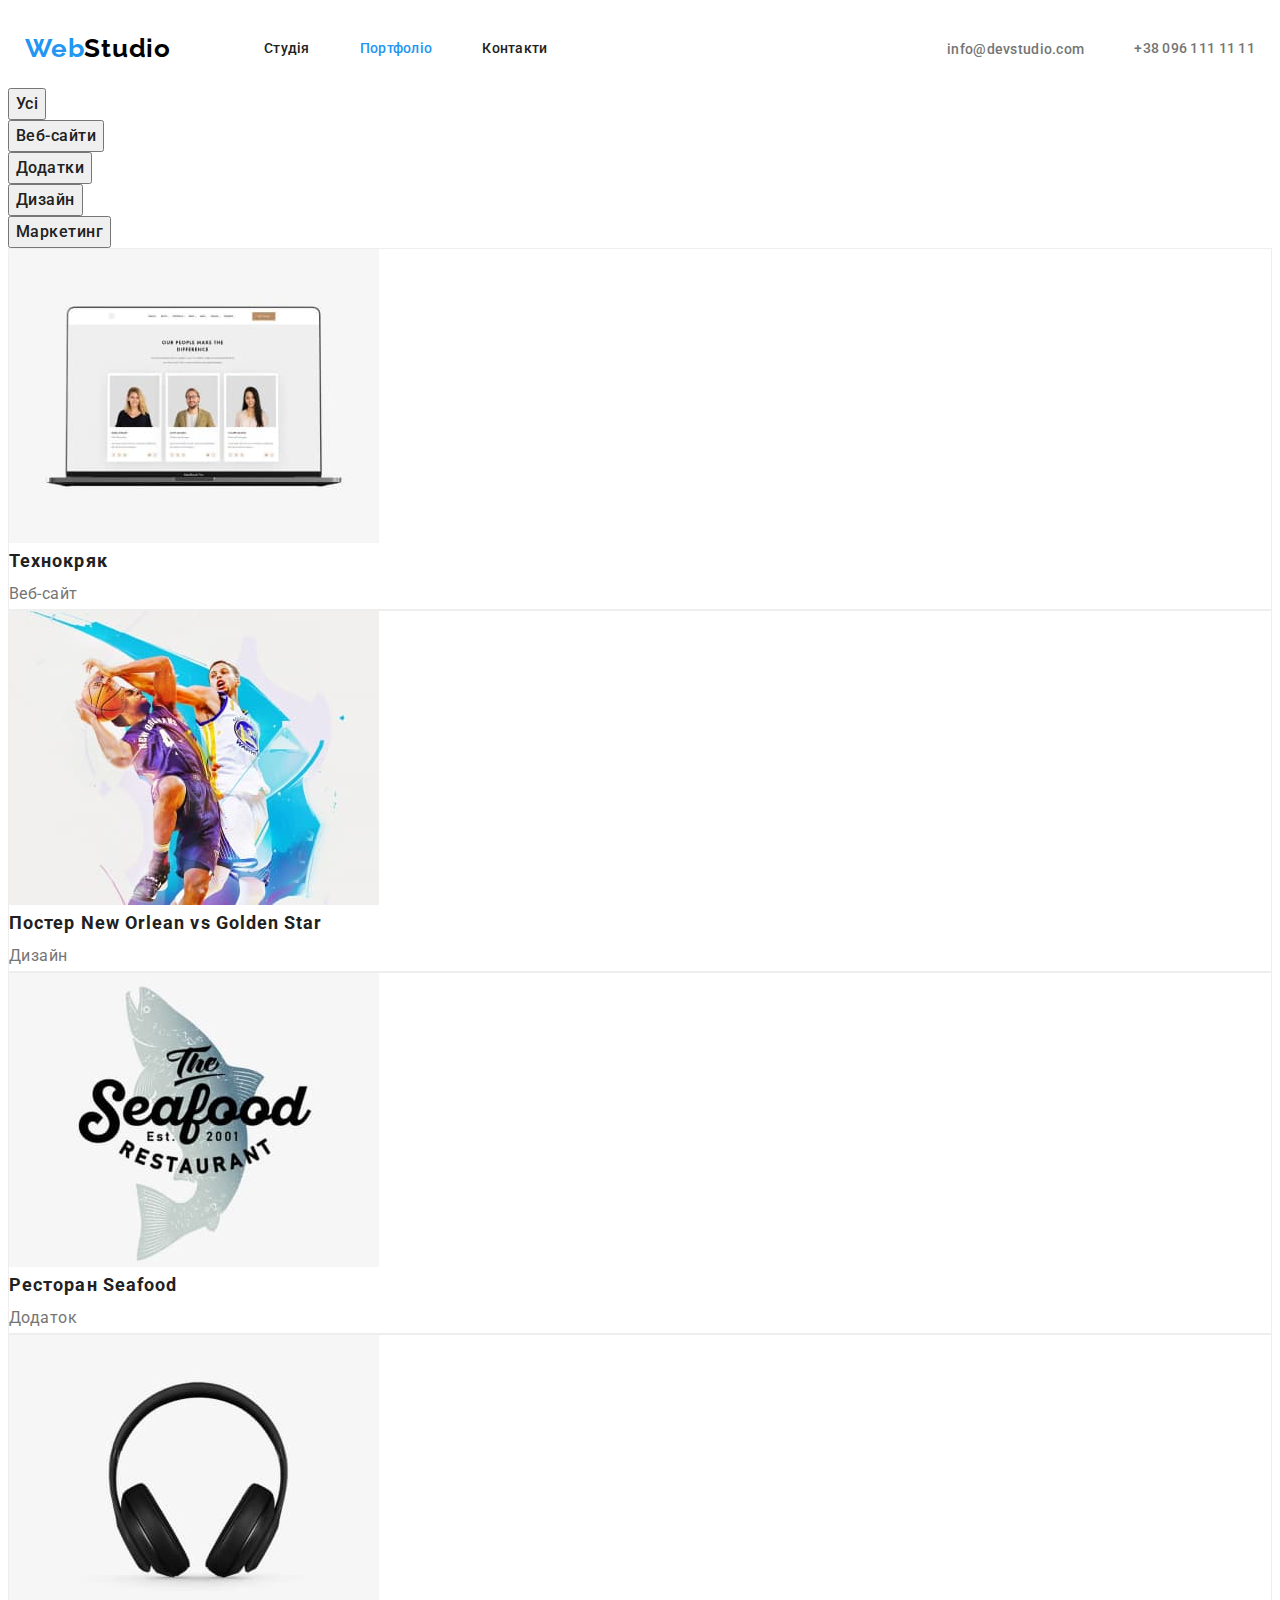
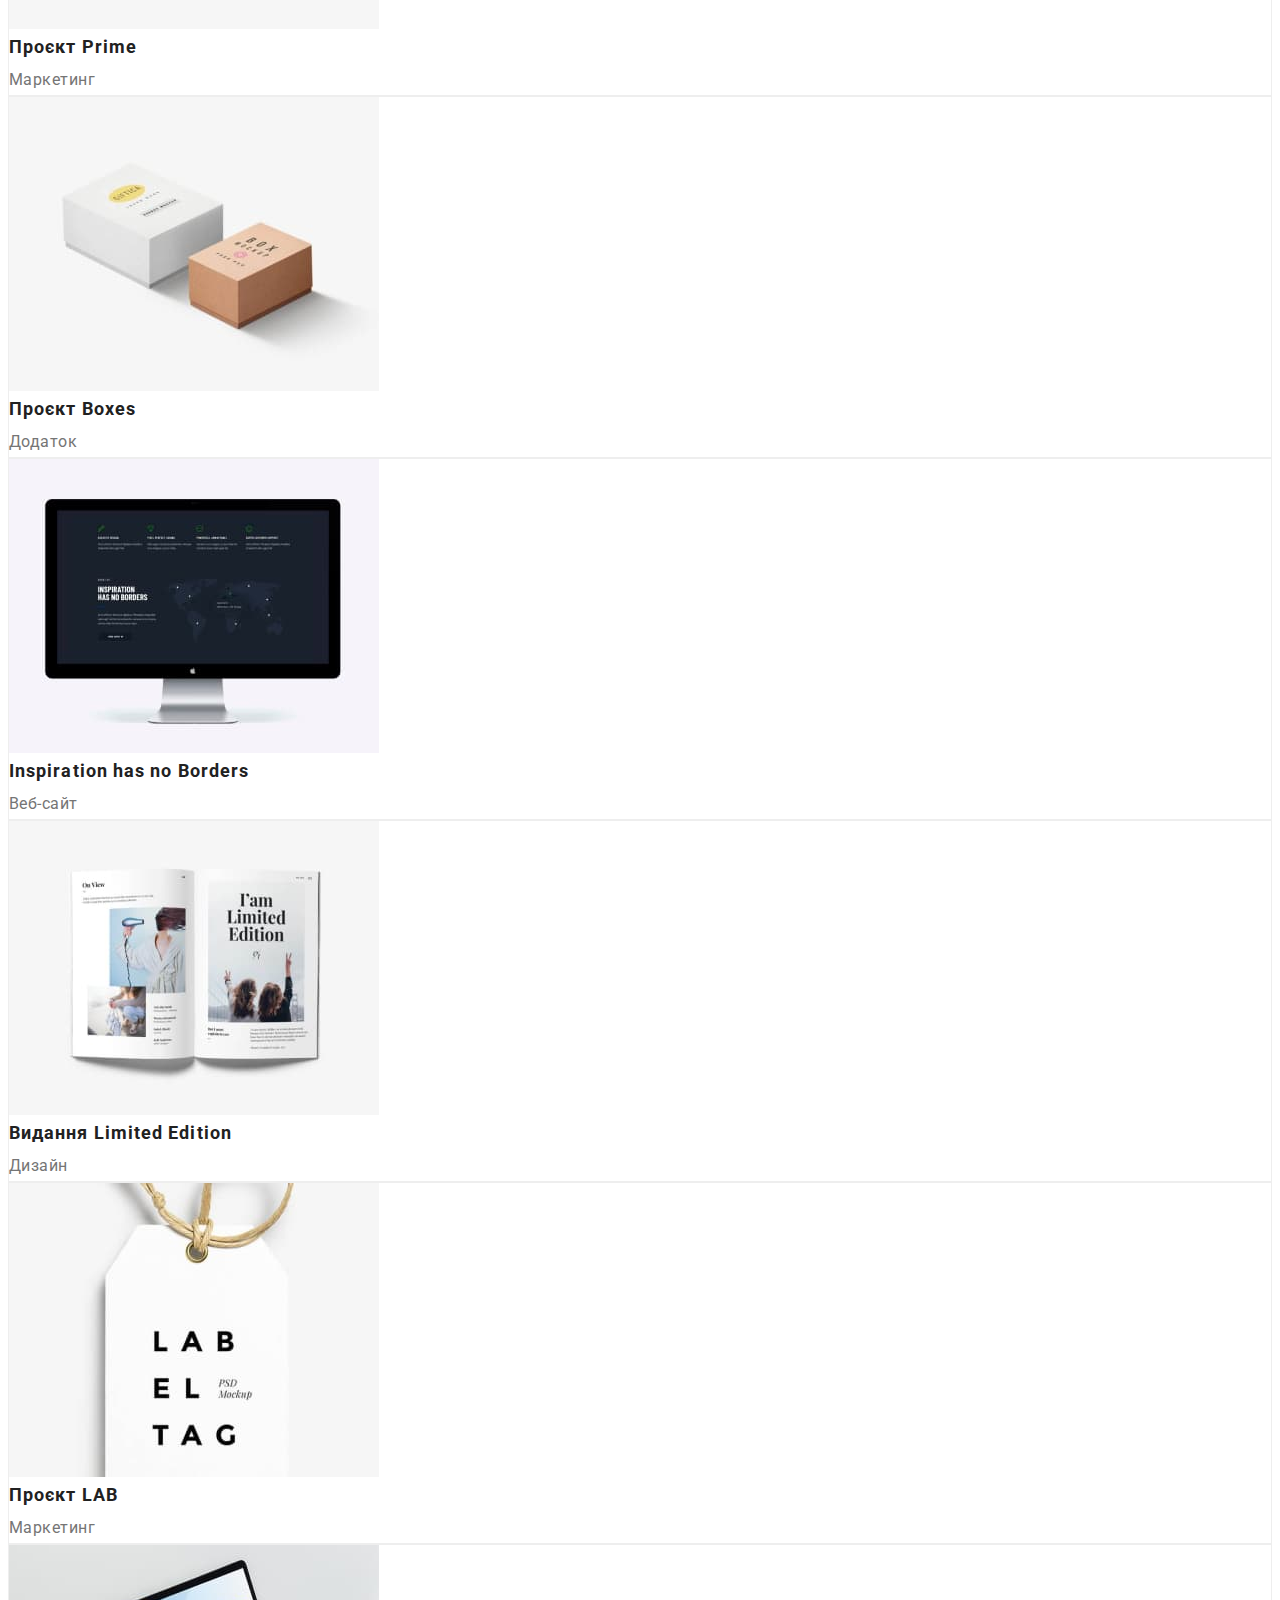
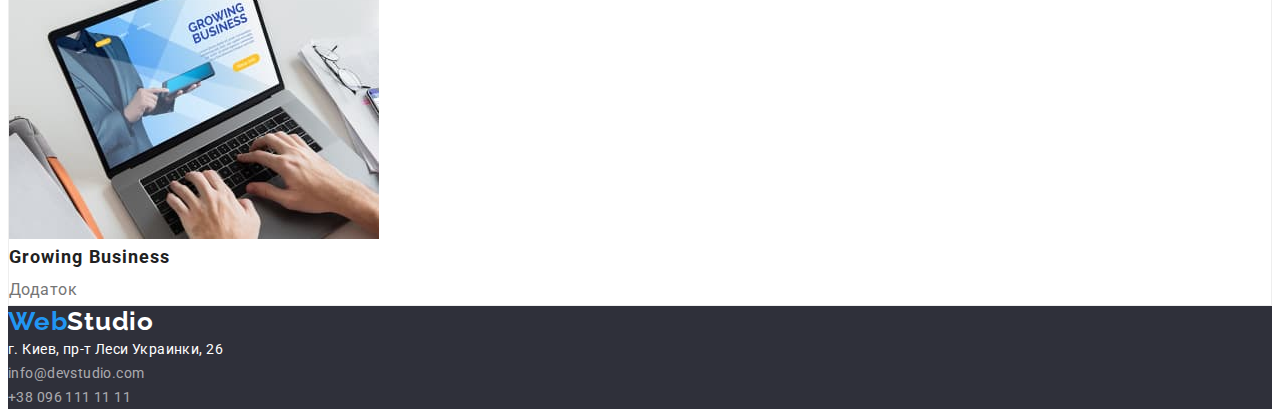
==== portfolio.html @ 1ebe8cd3 "inwork03" ====
<!DOCTYPE html>
<html lang="uk">
  <head>
    <meta charset="UTF-8" />
    <meta http-equiv="X-UA-Compatible" content="IE=edge" />
    <meta name="viewport" content="width=device-width, initial-scale=1.0" />
    <link
      rel="stylesheet"
      href="https://cdnjs.cloudflare.com/ajax/libs/modern-normalize/1.1.0/modern-normalize.min.css"
      integrity="sha512-wpPYUAdjBVSE4KJnH1VR1HeZfpl1ub8YT/NKx4PuQ5NmX2tKuGu6U/JRp5y+Y8XG2tV+wKQpNHVUX03MfMFn9Q=="
      crossorigin="anonymous"
      referrerpolicy="no-referrer"
    />
    <title>Portfolio</title>
    <link rel="preconnect" href="https://fonts.googleapis.com" />
    <link rel="preconnect" href="https://fonts.gstatic.com" crossorigin />
    <link
      href="https://fonts.googleapis.com/css2?family=Raleway:wght@700&family=Roboto:wght@400;500;700;900&display=swap"
      rel="stylesheet"
    />
    <link rel="stylesheet" href="./css/styles.css" />
  </head>
  <body>
    <header>
      <div class="container header-container">
        <nav class="header-nav">
          <a href="./index.html" class="logo"
            ><span class="first-part">Web</span
            ><span class="last-part">Studio</span></a
          >
          <ul class="site-nav-list">
            <li class="header-nav-item"><a href="index.html" class="header-nav-link link">Студія</a></li>
            <li class="header-nav-item"><a href="" class="header-nav-link link current">Портфоліо</a></li>
            <li class="header-nav-item"><a href="" class="header-nav-link link">Контакти</a></li>
          </ul>
        </nav>
        <ul class="auth-nav-list">
          <li class="contact-item">
            <a href="mailto:info@devstudio.com" class="mail-link link contact"
              >info@devstudio.com</a
            >
          </li>
          <li class="contact-item">
            <a href="tel:+380961111111" class="header-tel-link link contact"
              >+38 096 111 11 11</a
            >
          </li>
        </ul>
      </div>
    </header>
    <main>
      <section>
        <h1 class="visually-hidden">Список</h1>
        <ul>
          <li><button class="list-btn all" type="button">Усі</button></li>
          <li><button class="list-btn all" type="button">Веб-сайти</button></li>
          <li><button class="list-btn all" type="button">Додатки</button></li>
          <li><button class="list-btn all" type="button">Дизайн</button></li>
          <li><button class="list-btn all" type="button">Маркетинг</button></li>
        </ul>
        <ul>
          <li class="card-list">
            <a href="" class="link"
              ><img
                src="./images/photo1.jpg"
                alt="photo1"
                width="370"
                height="294"
              />
              <h2 class="card-title">Технокряк</h2>
              <p class="card-list-item">Веб-сайт</p></a
            >
          </li>
          <li class="card-list">
            <a href="" class="link"
              ><img
                src="./images/photo2.jpg"
                alt="photo2"
                width="370"
                height="294"
              />
              <h2 class="card-title">Постер New Orlean vs Golden Star</h2>
              <p class="card-list-item">Дизайн</p></a
            >
          </li>
          <li class="card-list">
            <a href="" class="link"
              ><img
                src="./images/photo3.jpg"
                alt="photo3"
                width="370"
                height="294"
              />
              <h2 class="card-title">Ресторан Seafood</h2>
              <p class="card-list-item">Додаток</p></a
            >
          </li>
          <li class="card-list">
            <a href="" class="link"
              ><img
                src="./images/photo4.jpg"
                alt="photo4"
                width="370"
                height="294"
              />
              <h2 class="card-title">Проєкт Prime</h2>
              <p class="card-list-item">Маркетинг</p></a
            >
          </li>
          <li class="card-list">
            <a href="" class="link"
              ><img
                src="./images/photo5.jpg"
                alt="photo5"
                width="370"
                height="294"
              />
              <h2 class="card-title">Проєкт Boxes</h2>
              <p class="card-list-item">Додаток</p></a
            >
          </li>
          <li class="card-list">
            <a href="" class="link"
              ><img
                src="./images/photo6.jpg"
                alt="photo6"
                width="370"
                height="294"
              />
              <h2 class="card-title">Inspiration has no Borders</h2>
              <p class="card-list-item">Веб-сайт</p></a
            >
          </li>
          <li class="card-list">
            <a href="" class="link"
              ><img
                src="./images/photo7.jpg"
                alt="photo7"
                width="370"
                height="294"
              />
              <h2 class="card-title">Видання Limited Edition</h2>
              <p class="card-list-item">Дизайн</p></a
            >
          </li>
          <li class="card-list">
            <a href="" class="link"
              ><img
                src="./images/photo8.jpg"
                alt="photo8"
                width="370"
                height="294"
              />
              <h2 class="card-title">Проєкт LAB</h2>
              <p class="card-list-item">Маркетинг</p></a
            >
          </li>
          <li class="card-list">
            <a href="" class="link"
              ><img
                src="./images/photo9.jpg"
                alt="photo9"
                width="370"
                height="294"
              />
              <h2 class="card-title">Growing Business</h2>
              <p class="card-list-item">Додаток</p></a
            >
          </li>
        </ul>
      </section>
    </main>
    <footer class="page-footer">
      <a href="./index.html" class="logo"
        ><span class="first-part">Web</span
        ><span class="last-part-footer">Studio</span></a
      >
      <address>
        <ul>
          <li>
            <a
              class="footer-address link"
              href="https://goo.gl/maps/CPtrU1FHBa2aNyZL9"
              target="_blank"
              rel="noopener noreferrer nofollow"
              >г. Киев, пр-т Леси Украинки, 26</a
            >
          </li>
          <li>
            <a
              class="mail-address link contact"
              href="mailto:info@devstudio.com"
              >info@devstudio.com</a
            >
          </li>
          <li>
            <a class="footer-tel-link link contact" href="tel:+380961111111"
              >+38 096 111 11 11</a
            >
          </li>
        </ul>
      </address>
    </footer>
  </body>
</html>
---- css/styles.css ----
h1,h2,h3,h4,h5,h6,p,ul {
    margin: 0;
    padding: 0;
  }
  img {
    display: block;
    max-width: 100%;
    height: auto;
  }
  .container {
    width: 1230px;
    padding-left: 15px;
    padding-right: 15px;
    margin: 0 auto;
  } 
  .header-container {
    display: flex;
    align-items: center;
  }
  body {
    font-family: "Roboto", sans-serif;
    background-color: #ffffff;
  }
  .link {
    text-decoration: none;
  }
  ul {
    list-style: none;
  }
  :root {
    --brand-color: #2196f3;
    --text-color: #212121;
    --general-color: #ffffff;
  }
  /*HEADER*/
  .header {
    background-color: #FFFFFF;
  }
  .header-nav {
    display: flex;
    align-items: center;
    height: 80px;
  }
  
  .logo {
    margin-right: 93px;
    text-decoration: none;
    font-family: "Raleway";
    font-style: normal;
    font-weight: 700;
    font-size: 26px;
    line-height: calc(31 / 26);
    letter-spacing: 0.03em;
    
  }
  .first-part,
  .site-nav {
    color: var(--brand-color);
  }
  .last-part {
    color: #000000;
  }
  .site-nav-list {
    display: flex;
  }
  .auth-nav-list {
    display: flex;
    margin-left: auto;
    align-items: center;
  }
  .header-nav-item:not(:last-child) {
    margin-right: 50px;
  }
  .contact-item {
    margin-left: 50px;
  }
  .header-nav-link {
    font-weight: 500;
    font-size: 14px;
    line-height: calc(16 / 14);
    letter-spacing: 0.02em;
    color: var(--text-color);
    display: inline-block;
    padding: 80px 0;
  }
  .header-nav-link:hover,
  .header-nav-link:focus {
    color: var(--brand-color);
  }
  .header-nav-link.current {
    color: var(--brand-color);
  }
  .header-tel-link {
    display: block;
    padding-top: 32px;
    padding-bottom: 32px;
    font-weight: 500;
    font-size: 14px;
    line-height: calc(16 / 14);
    letter-spacing: 0.02em;
    color: #757575;
  }
  .contact:hover,
  .contact:focus {
    color: var(--brand-color);
  }
  .mail-link {
    padding-top: 32px;
    padding-bottom: 32p;
    font-weight: 500;
    font-size: 14px;
    line-height: calc(16 / 14);
    letter-spacing: 0.02em;
    color: #757575;
  }
  /*HERO*/
  
  .hero {
    height: 600px;
    background: #2f303a;
  }
  .hero-container {
    display: flex;
    align-items: center;
    justify-content: center;
  }
  .content {
    width: 50%;
    display: flex;
    align-items: center;
  }
  .content-wrap {
    width: 696px;
    margin: 0 auto;
  }
  .hero-name {
    margin-top: 200px;
    margin-bottom: 30px;
    text-transform: uppercase;
    font-weight: 900;
    font-size: 44px;
    line-height: calc(60 / 44);
    color: var(--general-color);
  }
  .main-btn {
    padding: 10px 32px;
    cursor: pointer;
    font-family: inherit;
    font-weight: 700;
    font-size: 16px;
    line-height: calc(30 / 16);
    letter-spacing: 0.06em;
    color: var(--general-color);
    background: var(--brand-color);
    border-color: transparent;
    border-radius: 4px;
    box-shadow: 0px 4px 4px rgba(0, 0, 0, 0.15);
  }
  .btn:hover,
  .btn:focus {
    background: #188ce8;
  }
  
  /*LIST*/
  .visually-hidden {
    position: absolute;
    width: 1px;
    height: 1px;
    margin: 1px;
    border: 0;
    padding: 0;
    white-space: nowrap;
    clip-path: inset(100%);
    clip: rect(0 0 0 0);
  }
  .list-container {
    display: flex;
  }
    
  .main-list {
    align-items: center;
  }
  .list-title {
    font-weight: 700;
    font-size: 14px;
    line-height: calc(16 / 14);
    letter-spacing: 0.03em;
    text-transform: uppercase;
    color: var(--text-color);
  }
  .main-list-item {
    font-size: 14px;
    line-height: calc(24 / 14);
    letter-spacing: 0.03em;
    color: #757575;
  }
  /*ABOUT*/
  
  .about-title {
    font-weight: 700;
    font-size: 36px;
    line-height: calc(42 / 36);
    letter-spacing: 0.03em;
    color: var(--text-color);
  }
  /*COMAND*/
  
  .comand {
    background: #f5f4fa;
  }
  .comand-title {
    font-weight: 500;
    font-size: 16px;
    line-height: calc(19 / 16);
    letter-spacing: 0.03em;
    color: var(--text-color);
  }
  .comand-list-item {
    font-size: 16px;
    line-height: calc(19 / 16);
    letter-spacing: 0.03em;
    color: #757575;
  }
  .comand-list {
    display: block;
    background: var(--general-color);
    box-shadow: 0px 1px 3px rgba(0, 0, 0, 0.12), 0px 1px 1px rgba(0, 0, 0, 0.14),
      0px 2px 1px rgba(0, 0, 0, 0.2);
    border-radius: 0px 0px 4px 4px;
  }
  /*FOOTER*/
  
  .page-footer {
    background: #2f303a;
  }
  .last-part-footer {
    font-family: "Raleway";
    font-weight: 700;
    font-size: 26px;
    line-height: calc(31 / 26);
    letter-spacing: 0.03em;
    color: var(--general-color);
  }
  .footer-address {
    font-style: normal;
    font-size: 14px;
    line-height: calc(24 / 14);
    letter-spacing: 0.03em;
    color: var(--general-color);
  }
  .mail-address {
    font-style: normal;
    font-size: 14px;
    line-height: calc(24 / 14);
    letter-spacing: 0.03em;
    color: rgba(255, 255, 255, 0.6);
  }
  .footer-tel-link {
    font-style: normal;
    font-size: 14px;
    line-height: calc(24 / 14);
    letter-spacing: 0.03em;
    color: rgba(255, 255, 255, 0.6);
  }
  /*PORTFOLIO*/
  
  .list-btn {
    cursor: pointer;
    font-family: inherit;
    font-weight: 500;
    font-size: 16px;
    line-height: calc(26 / 16);
    letter-spacing: 0.03em;
    color: var(--text-color);
  }
  .all:hover,
  .all:focus {
    color: #ffffff;
    background: #2196f3;
  }
  /*OUR WORK*/
  .card-title {
    font-weight: 700;
    font-size: 18px;
    line-height: calc(36 / 18);
    letter-spacing: 0.06em;
    color: var(--text-color);
  }
  .card-list-item {
    font-size: 16px;
    line-height: calc(30 / 16);
    letter-spacing: 0.03em;
    color: #757575;
  }
  .card-list {
    box-sizing: border-box;
    background: var(--general-color);
    border: 1px solid #eeeeee;
  }
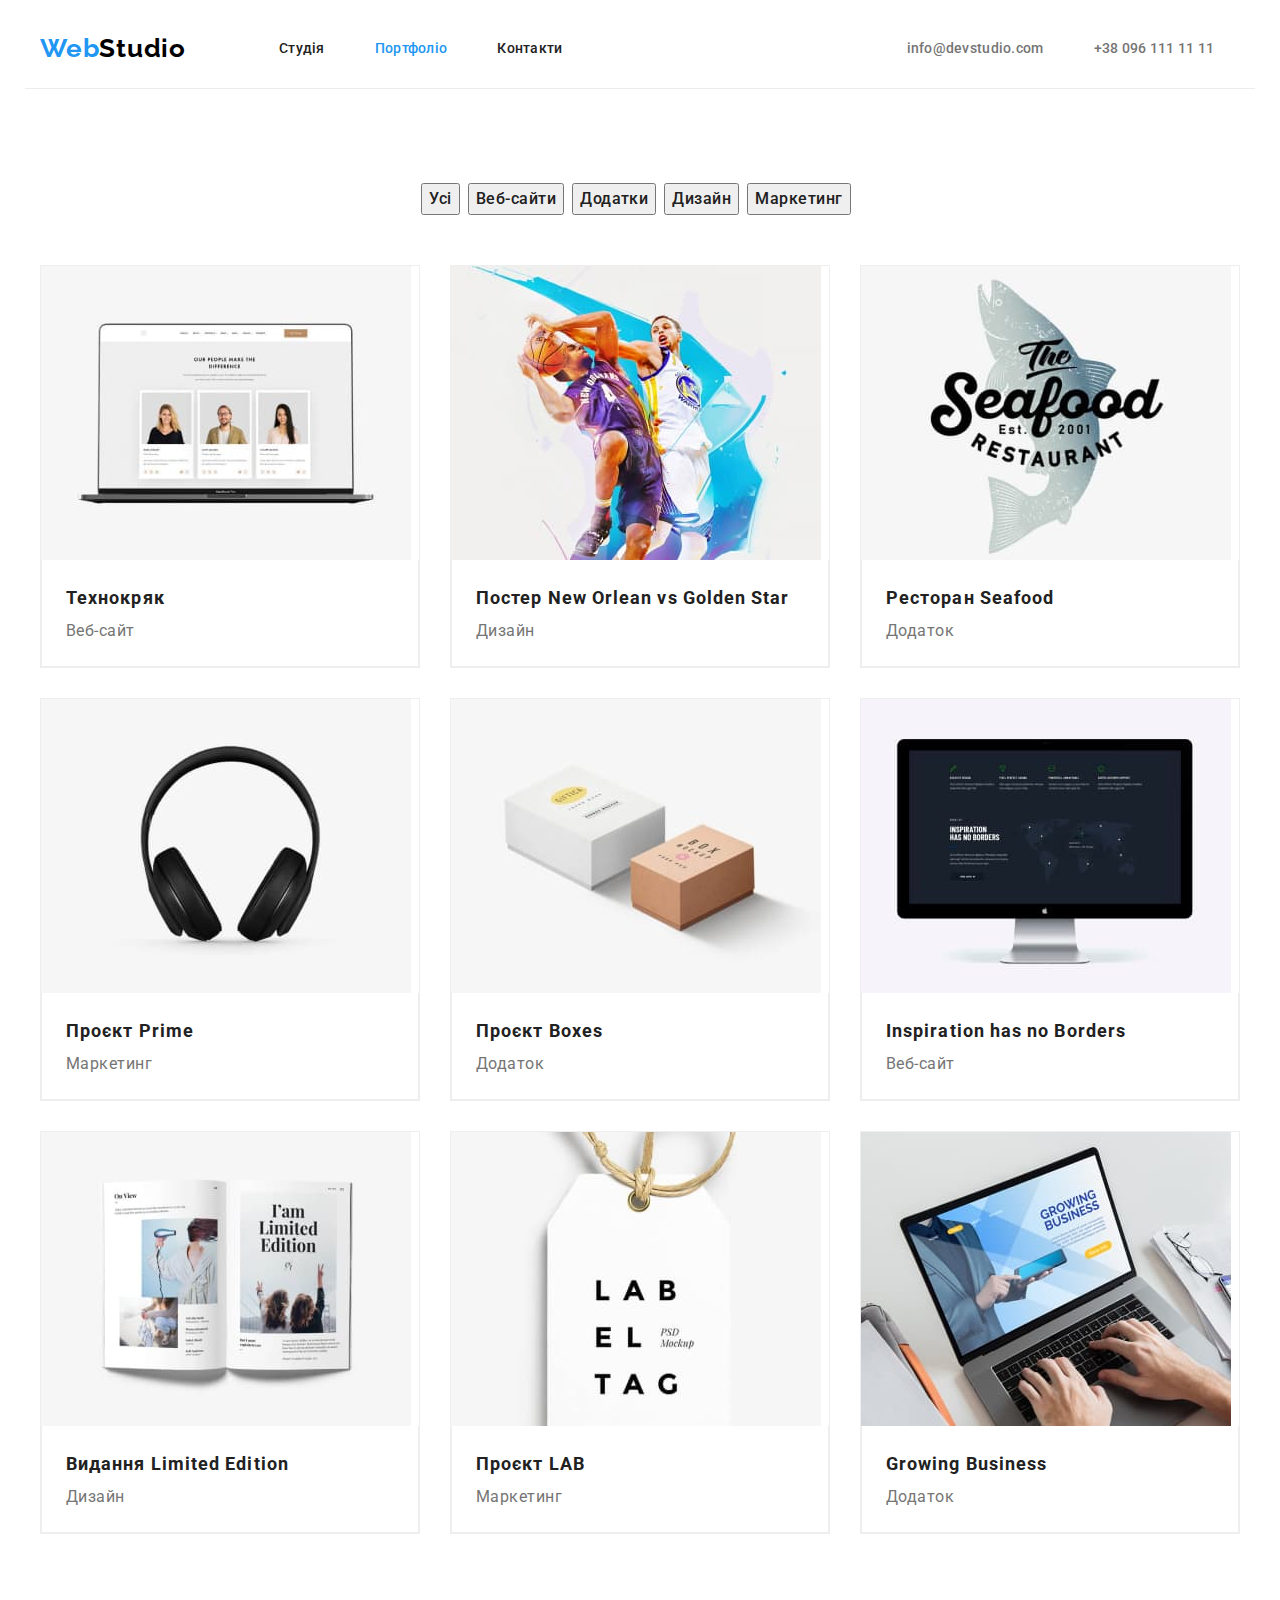
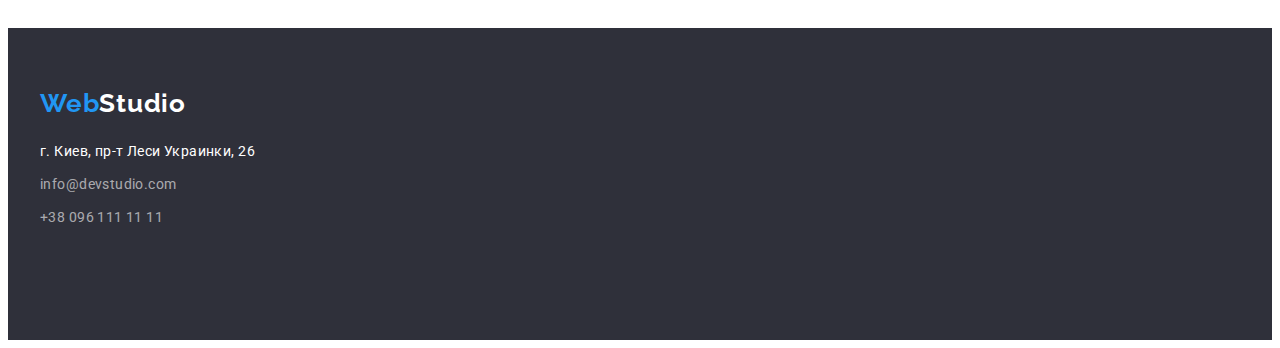
==== commit b67bf669: "finishHW3" ====
--- a/portfolio.html
+++ b/portfolio.html
@@ -29,9 +29,15 @@
             ><span class="last-part">Studio</span></a
           >
           <ul class="site-nav-list">
-            <li class="header-nav-item"><a href="index.html" class="header-nav-link link">Студія</a></li>
-            <li class="header-nav-item"><a href="" class="header-nav-link link current">Портфоліо</a></li>
-            <li class="header-nav-item"><a href="" class="header-nav-link link">Контакти</a></li>
+            <li class="header-nav-item">
+              <a href="index.html" class="header-nav-link link">Студія</a>
+            </li>
+            <li class="header-nav-item">
+              <a href="" class="header-nav-link link current">Портфоліо</a>
+            </li>
+            <li class="header-nav-item">
+              <a href="" class="header-nav-link link">Контакти</a>
+            </li>
           </ul>
         </nav>
         <ul class="auth-nav-list">
@@ -50,134 +56,155 @@
     </header>
     <main>
       <section>
-        <h1 class="visually-hidden">Список</h1>
-        <ul>
-          <li><button class="list-btn all" type="button">Усі</button></li>
-          <li><button class="list-btn all" type="button">Веб-сайти</button></li>
-          <li><button class="list-btn all" type="button">Додатки</button></li>
-          <li><button class="list-btn all" type="button">Дизайн</button></li>
-          <li><button class="list-btn all" type="button">Маркетинг</button></li>
-        </ul>
-        <ul>
-          <li class="card-list">
-            <a href="" class="link"
-              ><img
-                src="./images/photo1.jpg"
-                alt="photo1"
-                width="370"
-                height="294"
-              />
-              <h2 class="card-title">Технокряк</h2>
-              <p class="card-list-item">Веб-сайт</p></a
-            >
-          </li>
-          <li class="card-list">
-            <a href="" class="link"
-              ><img
-                src="./images/photo2.jpg"
-                alt="photo2"
-                width="370"
-                height="294"
-              />
-              <h2 class="card-title">Постер New Orlean vs Golden Star</h2>
-              <p class="card-list-item">Дизайн</p></a
-            >
-          </li>
-          <li class="card-list">
-            <a href="" class="link"
-              ><img
-                src="./images/photo3.jpg"
-                alt="photo3"
-                width="370"
-                height="294"
-              />
-              <h2 class="card-title">Ресторан Seafood</h2>
-              <p class="card-list-item">Додаток</p></a
-            >
-          </li>
-          <li class="card-list">
-            <a href="" class="link"
-              ><img
-                src="./images/photo4.jpg"
-                alt="photo4"
-                width="370"
-                height="294"
-              />
-              <h2 class="card-title">Проєкт Prime</h2>
-              <p class="card-list-item">Маркетинг</p></a
-            >
-          </li>
-          <li class="card-list">
-            <a href="" class="link"
-              ><img
-                src="./images/photo5.jpg"
-                alt="photo5"
-                width="370"
-                height="294"
-              />
-              <h2 class="card-title">Проєкт Boxes</h2>
-              <p class="card-list-item">Додаток</p></a
-            >
-          </li>
-          <li class="card-list">
-            <a href="" class="link"
-              ><img
-                src="./images/photo6.jpg"
-                alt="photo6"
-                width="370"
-                height="294"
-              />
-              <h2 class="card-title">Inspiration has no Borders</h2>
-              <p class="card-list-item">Веб-сайт</p></a
-            >
-          </li>
-          <li class="card-list">
-            <a href="" class="link"
-              ><img
-                src="./images/photo7.jpg"
-                alt="photo7"
-                width="370"
-                height="294"
-              />
-              <h2 class="card-title">Видання Limited Edition</h2>
-              <p class="card-list-item">Дизайн</p></a
-            >
-          </li>
-          <li class="card-list">
-            <a href="" class="link"
-              ><img
-                src="./images/photo8.jpg"
-                alt="photo8"
-                width="370"
-                height="294"
-              />
-              <h2 class="card-title">Проєкт LAB</h2>
-              <p class="card-list-item">Маркетинг</p></a
-            >
-          </li>
-          <li class="card-list">
-            <a href="" class="link"
-              ><img
-                src="./images/photo9.jpg"
-                alt="photo9"
-                width="370"
-                height="294"
-              />
-              <h2 class="card-title">Growing Business</h2>
-              <p class="card-list-item">Додаток</p></a
-            >
-          </li>
-        </ul>
+        <div class="container portfolio-container">
+          <h1 class="visually-hidden">Список</h1>
+          <ul class="button-btn">
+            <li><button class="list-btn all" type="button">Усі</button></li>
+            <li><button class="list-btn all" type="button">Веб-сайти</button></li>
+            <li><button class="list-btn all" type="button">Додатки</button></li>
+            <li><button class="list-btn all" type="button">Дизайн</button></li>
+            <li><button class="list-btn all" type="button">Маркетинг</button></li>
+          </ul>
+          <ul class="portfolio-list">
+            <li class="card-list">
+              <a href="" class="link"
+                ><img
+                  src="./images/photo1.jpg"
+                  alt="photo1"
+                  width="370"
+                  height="294"
+                />
+                <div class="portfolio-block">
+                  <h2 class="card-title">Технокряк</h2>
+                  <p class="card-list-item">Веб-сайт</p></a
+                >
+                </div>
+            </li>
+            <li class="card-list">
+              <a href="" class="link"
+                ><img
+                  src="./images/photo2.jpg"
+                  alt="photo2"
+                  width="370"
+                  height="294"
+                />
+                <div class="portfolio-block">
+                <h2 class="card-title">Постер New Orlean vs Golden Star</h2>
+                <p class="card-list-item">Дизайн</p></a
+              >
+            </div>
+            </li>
+            <li class="card-list">
+              <a href="" class="link"
+                ><img
+                  src="./images/photo3.jpg"
+                  alt="photo3"
+                  width="370"
+                  height="294"
+                />
+                <div class="portfolio-block">
+                  <h2 class="card-title">Ресторан Seafood</h2>
+                  <p class="card-list-item">Додаток</p></a
+                >
+                </div>
+            </li>
+            <li class="card-list">
+              <a href="" class="link"
+                ><img
+                  src="./images/photo4.jpg"
+                  alt="photo4"
+                  width="370"
+                  height="294"
+                />
+                <div class="portfolio-block">
+                <h2 class="card-title">Проєкт Prime</h2>
+                <p class="card-list-item">Маркетинг</p></a
+              >
+            </div>
+            </li>
+            <li class="card-list">
+              <a href="" class="link"
+                ><img
+                  src="./images/photo5.jpg"
+                  alt="photo5"
+                  width="370"
+                  height="294"
+                />
+                <div class="portfolio-block">
+                <h2 class="card-title">Проєкт Boxes</h2>
+                <p class="card-list-item">Додаток</p></a
+              >
+            </div>
+            </li>
+            <li class="card-list">
+              <a href="" class="link"
+                ><img
+                  src="./images/photo6.jpg"
+                  alt="photo6"
+                  width="370"
+                  height="294"
+                />
+                <div class="portfolio-block">
+                <h2 class="card-title">Inspiration has no Borders</h2>
+                <p class="card-list-item">Веб-сайт</p></a
+              >
+            </div>
+            </li>
+            <li class="card-list">
+              <a href="" class="link"
+                ><img
+                  src="./images/photo7.jpg"
+                  alt="photo7"
+                  width="370"
+                  height="294"
+                />
+                <div class="portfolio-block">
+                <h2 class="card-title">Видання Limited Edition</h2>
+                <p class="card-list-item">Дизайн</p></a
+              >
+            </div>
+            </li>
+            <li class="card-list">
+              <a href="" class="link"
+                ><img
+                  src="./images/photo8.jpg"
+                  alt="photo8"
+                  width="370"
+                  height="294"
+                />
+                <div class="portfolio-block">
+                <h2 class="card-title">Проєкт LAB</h2>
+                <p class="card-list-item">Маркетинг</p></a
+              >
+            </div>
+            </li>
+            <li class="card-list">
+              <a href="" class="link"
+                ><img
+                  src="./images/photo9.jpg"
+                  alt="photo9"
+                  width="370"
+                  height="294"
+                />
+                <div class="portfolio-block">
+                <h2 class="card-title">Growing Business</h2>
+                <p class="card-list-item">Додаток</p></a
+              >
+            </div>
+            </li>
+          </ul>
+        </div>
       </section>
     </main>
     <footer class="page-footer">
-      <a href="./index.html" class="logo"
+      <div class="container footer-nav">
+        <a href="./index.html" class="logo"
         ><span class="first-part">Web</span
         ><span class="last-part-footer">Studio</span></a
       >
       <address>
-        <ul>
-          <li>
+        <ul class="footer-list">
+          <li class="footer-item">
             <a
               class="footer-address link"
               href="https://goo.gl/maps/CPtrU1FHBa2aNyZL9"
@@ -186,20 +213,21 @@
               >г. Киев, пр-т Леси Украинки, 26</a
             >
           </li>
-          <li>
+          <li class="footer-item">
             <a
               class="mail-address link contact"
               href="mailto:info@devstudio.com"
               >info@devstudio.com</a
             >
           </li>
-          <li>
+          <li class="footer-item">
             <a class="footer-tel-link link contact" href="tel:+380961111111"
               >+38 096 111 11 11</a
             >
           </li>
         </ul>
       </address>
+      </div>
     </footer>
   </body>
 </html>
--- a/css/styles.css
+++ b/css/styles.css
@@ -1,300 +1,410 @@
-h1,h2,h3,h4,h5,h6,p,ul {
-    margin: 0;
-    padding: 0;
-  }
-  img {
-    display: block;
-    max-width: 100%;
-    height: auto;
-  }
-  .container {
-    width: 1230px;
-    padding-left: 15px;
-    padding-right: 15px;
-    margin: 0 auto;
-  } 
-  .header-container {
-    display: flex;
-    align-items: center;
-  }
-  body {
-    font-family: "Roboto", sans-serif;
-    background-color: #ffffff;
-  }
-  .link {
-    text-decoration: none;
-  }
-  ul {
-    list-style: none;
-  }
-  :root {
-    --brand-color: #2196f3;
-    --text-color: #212121;
-    --general-color: #ffffff;
-  }
-  /*HEADER*/
-  .header {
-    background-color: #FFFFFF;
-  }
-  .header-nav {
-    display: flex;
-    align-items: center;
-    height: 80px;
-  }
-  
-  .logo {
-    margin-right: 93px;
-    text-decoration: none;
-    font-family: "Raleway";
-    font-style: normal;
-    font-weight: 700;
-    font-size: 26px;
-    line-height: calc(31 / 26);
-    letter-spacing: 0.03em;
-    
-  }
-  .first-part,
-  .site-nav {
-    color: var(--brand-color);
-  }
-  .last-part {
-    color: #000000;
-  }
-  .site-nav-list {
-    display: flex;
-  }
-  .auth-nav-list {
-    display: flex;
-    margin-left: auto;
-    align-items: center;
-  }
-  .header-nav-item:not(:last-child) {
-    margin-right: 50px;
-  }
-  .contact-item {
-    margin-left: 50px;
-  }
-  .header-nav-link {
-    font-weight: 500;
-    font-size: 14px;
-    line-height: calc(16 / 14);
-    letter-spacing: 0.02em;
-    color: var(--text-color);
-    display: inline-block;
-    padding: 80px 0;
-  }
-  .header-nav-link:hover,
-  .header-nav-link:focus {
-    color: var(--brand-color);
-  }
-  .header-nav-link.current {
-    color: var(--brand-color);
-  }
-  .header-tel-link {
-    display: block;
-    padding-top: 32px;
-    padding-bottom: 32px;
-    font-weight: 500;
-    font-size: 14px;
-    line-height: calc(16 / 14);
-    letter-spacing: 0.02em;
-    color: #757575;
-  }
-  .contact:hover,
-  .contact:focus {
-    color: var(--brand-color);
-  }
-  .mail-link {
-    padding-top: 32px;
-    padding-bottom: 32p;
-    font-weight: 500;
-    font-size: 14px;
-    line-height: calc(16 / 14);
-    letter-spacing: 0.02em;
-    color: #757575;
-  }
-  /*HERO*/
-  
-  .hero {
-    height: 600px;
-    background: #2f303a;
-  }
-  .hero-container {
-    display: flex;
-    align-items: center;
-    justify-content: center;
-  }
-  .content {
-    width: 50%;
-    display: flex;
-    align-items: center;
-  }
-  .content-wrap {
-    width: 696px;
-    margin: 0 auto;
-  }
-  .hero-name {
-    margin-top: 200px;
-    margin-bottom: 30px;
-    text-transform: uppercase;
-    font-weight: 900;
-    font-size: 44px;
-    line-height: calc(60 / 44);
-    color: var(--general-color);
-  }
-  .main-btn {
-    padding: 10px 32px;
-    cursor: pointer;
-    font-family: inherit;
-    font-weight: 700;
-    font-size: 16px;
-    line-height: calc(30 / 16);
-    letter-spacing: 0.06em;
-    color: var(--general-color);
-    background: var(--brand-color);
-    border-color: transparent;
-    border-radius: 4px;
-    box-shadow: 0px 4px 4px rgba(0, 0, 0, 0.15);
-  }
-  .btn:hover,
-  .btn:focus {
-    background: #188ce8;
-  }
-  
-  /*LIST*/
-  .visually-hidden {
-    position: absolute;
-    width: 1px;
-    height: 1px;
-    margin: 1px;
-    border: 0;
-    padding: 0;
-    white-space: nowrap;
-    clip-path: inset(100%);
-    clip: rect(0 0 0 0);
-  }
-  .list-container {
-    display: flex;
-  }
-    
-  .main-list {
-    align-items: center;
-  }
-  .list-title {
-    font-weight: 700;
-    font-size: 14px;
-    line-height: calc(16 / 14);
-    letter-spacing: 0.03em;
-    text-transform: uppercase;
-    color: var(--text-color);
-  }
-  .main-list-item {
-    font-size: 14px;
-    line-height: calc(24 / 14);
-    letter-spacing: 0.03em;
-    color: #757575;
-  }
-  /*ABOUT*/
-  
-  .about-title {
-    font-weight: 700;
-    font-size: 36px;
-    line-height: calc(42 / 36);
-    letter-spacing: 0.03em;
-    color: var(--text-color);
-  }
-  /*COMAND*/
-  
-  .comand {
-    background: #f5f4fa;
-  }
-  .comand-title {
-    font-weight: 500;
-    font-size: 16px;
-    line-height: calc(19 / 16);
-    letter-spacing: 0.03em;
-    color: var(--text-color);
-  }
-  .comand-list-item {
-    font-size: 16px;
-    line-height: calc(19 / 16);
-    letter-spacing: 0.03em;
-    color: #757575;
-  }
-  .comand-list {
-    display: block;
-    background: var(--general-color);
-    box-shadow: 0px 1px 3px rgba(0, 0, 0, 0.12), 0px 1px 1px rgba(0, 0, 0, 0.14),
-      0px 2px 1px rgba(0, 0, 0, 0.2);
-    border-radius: 0px 0px 4px 4px;
-  }
-  /*FOOTER*/
-  
-  .page-footer {
-    background: #2f303a;
-  }
-  .last-part-footer {
-    font-family: "Raleway";
-    font-weight: 700;
-    font-size: 26px;
-    line-height: calc(31 / 26);
-    letter-spacing: 0.03em;
-    color: var(--general-color);
-  }
-  .footer-address {
-    font-style: normal;
-    font-size: 14px;
-    line-height: calc(24 / 14);
-    letter-spacing: 0.03em;
-    color: var(--general-color);
-  }
-  .mail-address {
-    font-style: normal;
-    font-size: 14px;
-    line-height: calc(24 / 14);
-    letter-spacing: 0.03em;
-    color: rgba(255, 255, 255, 0.6);
-  }
-  .footer-tel-link {
-    font-style: normal;
-    font-size: 14px;
-    line-height: calc(24 / 14);
-    letter-spacing: 0.03em;
-    color: rgba(255, 255, 255, 0.6);
-  }
-  /*PORTFOLIO*/
-  
-  .list-btn {
-    cursor: pointer;
-    font-family: inherit;
-    font-weight: 500;
-    font-size: 16px;
-    line-height: calc(26 / 16);
-    letter-spacing: 0.03em;
-    color: var(--text-color);
-  }
-  .all:hover,
-  .all:focus {
-    color: #ffffff;
-    background: #2196f3;
-  }
-  /*OUR WORK*/
-  .card-title {
-    font-weight: 700;
-    font-size: 18px;
-    line-height: calc(36 / 18);
-    letter-spacing: 0.06em;
-    color: var(--text-color);
-  }
-  .card-list-item {
-    font-size: 16px;
-    line-height: calc(30 / 16);
-    letter-spacing: 0.03em;
-    color: #757575;
-  }
-  .card-list {
-    box-sizing: border-box;
-    background: var(--general-color);
-    border: 1px solid #eeeeee;
-  }
-  +h1,
+h2,
+h3,
+h4,
+h5,
+h6,
+p,
+ul {
+  margin: 0;
+  padding: 0;
+}
+img {
+  display: block;
+  max-width: 100%;
+  height: auto;
+}
+.container {
+  width: 1200px;
+  padding: 0 15px;
+  margin: 0 auto;
+
+  /* outline: 2px solid red; */
+}
+.header-container {
+  display: flex;
+  align-items: center;
+  border-bottom:  1px solid #ECECEC;
+}
+body {
+  font-family: "Roboto", sans-serif;
+  background-color: #ffffff;
+}
+.link {
+  text-decoration: none;
+}
+ul {
+  list-style: none;
+}
+:root {
+  --brand-color: #2196f3;
+  --text-color: #212121;
+  --general-color: #ffffff;
+}
+/*HEADER*/
+.header {
+  background-color: #ffffff;
+}
+.header-nav {
+  display: flex;
+  align-items: center;
+  height: 80px;
+}
+
+.logo {
+  display: block;
+  margin-right: 93px;
+  text-decoration: none;
+  font-family: "Raleway";
+  font-style: normal;
+  font-weight: 700;
+  font-size: 26px;
+  line-height: calc(31 / 26);
+  letter-spacing: 0.03em;
+}
+.first-part,
+.site-nav {
+  color: var(--brand-color);
+}
+.last-part {
+  color: #000000;
+}
+.site-nav-list {
+  display: flex;
+  align-items: center;
+  margin-right: 344px;
+}
+.auth-nav-list {
+  display: flex;
+  margin-right: auto;
+  align-items: center;
+}
+.header-nav-item:not(:last-child) {
+  margin-right: 50px;
+}
+.heder-contacts {
+  display: flex;
+  align-items: center;
+}
+.header-nav-link {
+  display: block;
+  font-weight: 500;
+  font-size: 14px;
+  line-height: calc(16 / 14);
+  letter-spacing: 0.02em;
+  color: var(--text-color);
+  display: inline-block;
+  padding: 32px 0;
+}
+.header-nav-link:hover,
+.header-nav-link:focus {
+  color: var(--brand-color);
+}
+.header-nav-link.current {
+  color: var(--brand-color);
+}
+.header-tel-link {
+  display: block;
+  font-weight: 500;
+  font-size: 14px;
+  line-height: calc(16 / 14);
+  letter-spacing: 0.02em;
+  color: #757575;
+}
+.contact:hover,
+.contact:focus {
+  color: var(--brand-color);
+}
+.contact {
+  padding: 32px 0;
+}
+.mail-link {
+  display: block;
+  margin-right: 50px;
+  font-weight: 500;
+  font-size: 14px;
+  line-height: calc(16 / 14);
+  letter-spacing: 0.02em;
+  color: #757575;
+}
+/*HERO*/
+
+.hero {
+  margin-left: auto;
+  margin-right: auto;
+  background: #2f303a;
+}
+.hero-container {
+  display: flex;
+  /* align-items: center; */
+  /* justify-content: center; */
+}
+.content {
+  width: 50%;
+  display: flex;
+  margin-left: auto;
+  margin-right: auto;
+  padding-bottom: 200px;
+  /* align-items: center; */
+  justify-content: center;
+}
+.content-wrap {
+  width: 696px;
+  margin: 0 auto;
+}
+.hero-name {
+  margin-top: 200px;
+  margin-bottom: 30px;
+  text-transform: uppercase;
+  font-weight: 900;
+  font-size: 44px;
+  line-height: calc(60 / 44);
+  color: var(--general-color);
+  text-align: center;
+}
+.main-btn {
+  padding: 10px 32px;
+  cursor: pointer;
+  font-family: inherit;
+  font-weight: 700;
+  font-size: 16px;
+  line-height: calc(30 / 16);
+  letter-spacing: 0.06em;
+  color: var(--general-color);
+  background: var(--brand-color);
+  border-color: transparent;
+  border-radius: 4px;
+  box-shadow: 0px 4px 4px rgba(0, 0, 0, 0.15);
+  display: block;
+  margin: 0 auto;
+}
+.btn:hover,
+.btn:focus {
+  background: #188ce8;
+}
+
+/*LIST*/
+.visually-hidden {
+  position: absolute;
+  width: 1px;
+  height: 1px;
+  margin: 1px;
+  border: 0;
+  padding: 0;
+  white-space: nowrap;
+  clip-path: inset(100%);
+  clip: rect(0 0 0 0);
+}
+.main-list-container {
+  display: flex;
+  padding-bottom: 94px;
+}
+
+.main-list {
+  display: block;
+  align-items: center;
+  /* margin: 0 auto; */
+  padding-top: 94px;
+}
+.main-list:not(:last-child) {
+  margin-right: 30px;
+}
+.list-title {
+  font-weight: 700;
+  font-size: 14px;
+  line-height: calc(16 / 14);
+  letter-spacing: 0.03em;
+  text-transform: uppercase;
+  color: var(--text-color);
+}
+.main-list-item {
+  width: 270px;
+  font-size: 14px;
+  line-height: calc(24 / 14);
+  letter-spacing: 0.03em;
+  color: #757575;
+  padding-top: 10px;
+}
+
+/*ABOUT*/
+
+
+.about-title {
+  font-weight: 700;
+  font-size: 36px;
+  line-height: calc(42 / 36);
+  letter-spacing: 0.03em;
+  color: var(--text-color);
+  /* padding-top: 118px; */
+  padding-bottom: 50px;
+  text-align: center;
+}
+
+.about-list-container {
+  display: flex;
+  align-items: center;
+  margin: 0 auto;
+}
+.about-list {
+  width: 370px;
+  margin-right: 30px;
+  margin-bottom: 94px;
+}
+.about-list:nth-child(3n) {
+  margin-right: 0;
+}
+/*COMAND*/
+
+.comand-container {
+  display: block;
+  padding-bottom: 94px;
+}
+.comand {
+  background: #f5f4fa;
+}
+.about-title-comand {
+  padding-top: 94px;
+  padding-bottom: 50px;
+  font-weight: 700;
+  font-size: 36px;
+  line-height: calc(42 / 36);
+  letter-spacing: 0.03em;
+  color: var(--text-color);
+  text-align: center;
+}
+.comand-list-box {
+  display: flex;
+}
+.comand-block {
+  padding: 30px 0;
+}
+.comand-title {
+  text-align: center;
+  padding-bottom: 10px;
+  font-weight: 500;
+  font-size: 16px;
+  line-height: calc(19 / 16);
+  letter-spacing: 0.03em;
+  color: var(--text-color);
+}
+.comand-list-item {
+  text-align: center;
+  font-size: 16px;
+  line-height: calc(19 / 16);
+  letter-spacing: 0.03em;
+  color: #757575;
+}
+.comand-list {
+  margin-right: 30px;
+  width: 270px;
+  background: var(--general-color);
+  box-shadow: 0px 1px 3px rgba(0, 0, 0, 0.12), 0px 1px 1px rgba(0, 0, 0, 0.14),
+    0px 2px 1px rgba(0, 0, 0, 0.2);
+  border-radius: 0px 0px 4px 4px;
+}
+.comand-list:nth-child(4n) {
+  margin-right: 0;
+}
+/*FOOTER*/
+.footer-nav {
+  height: 252px;
+  padding-top: 60px;
+}
+.page-footer {
+  background: #2f303a;
+}
+.last-part-footer {
+  font-family: "Raleway";
+  font-weight: 700;
+  font-size: 26px;
+  line-height: calc(31 / 26);
+  letter-spacing: 0.03em;
+  color: var(--general-color);
+}
+.footer-list {
+  margin-top: 20px;
+}
+.footer-item:not(:last-child) {
+  margin-bottom: 9px;
+}
+.footer-address {
+  font-style: normal;
+  font-size: 14px;
+  line-height: calc(24 / 14);
+  letter-spacing: 0.03em;
+  color: var(--general-color);
+}
+.mail-address {
+  font-style: normal;
+  font-size: 14px;
+  line-height: calc(24 / 14);
+  letter-spacing: 0.03em;
+  color: rgba(255, 255, 255, 0.6);
+}
+.footer-tel-link {
+  font-style: normal;
+  font-size: 14px;
+  line-height: calc(24 / 14);
+  letter-spacing: 0.03em;
+  color: rgba(255, 255, 255, 0.6);
+}
+/*PORTFOLIO*/
+
+.button-btn {
+  display: flex;
+  align-items: center;
+  justify-content: center;
+  padding-top: 94px;
+  padding-bottom: 50px;
+}
+/* .list-btn:not(:last-child) {
+ 
+} */
+.list-btn {
+  margin-right: 8px;
+  cursor: pointer;
+  font-family: inherit;
+  font-weight: 500;
+  font-size: 16px;
+  line-height: calc(26 / 16);
+  letter-spacing: 0.03em;
+  color: var(--text-color);
+}
+
+.all:hover,
+.all:focus {
+  color: #ffffff;
+  background: #2196f3;
+}
+/*OUR WORK*/
+.portfolio-list {
+  display: flex;
+  flex-wrap: wrap;
+  gap: 30px;
+  padding-bottom: 94px;
+}
+.portfolio-block {
+  padding: 20px 24px;
+ border-right: 1px solid #EEEEEE;
+ border-bottom: 1px solid #EEEEEE;
+ border-left: 1px solid #EEEEEE;
+}
+.card-title {
+  font-weight: 700;
+  font-size: 18px;
+  line-height: calc(36 / 18);
+  letter-spacing: 0.06em;
+  color: var(--text-color);
+}
+.card-list-item {
+  font-size: 16px;
+  line-height: calc(30 / 16);
+  letter-spacing: 0.03em;
+  color: #757575;
+}
+.card-list {
+  flex-basis: calc((100% - 30px * 2) / 3);
+  box-sizing: border-box;
+  background: var(--general-color);
+  border: 1px solid #eeeeee;
+}
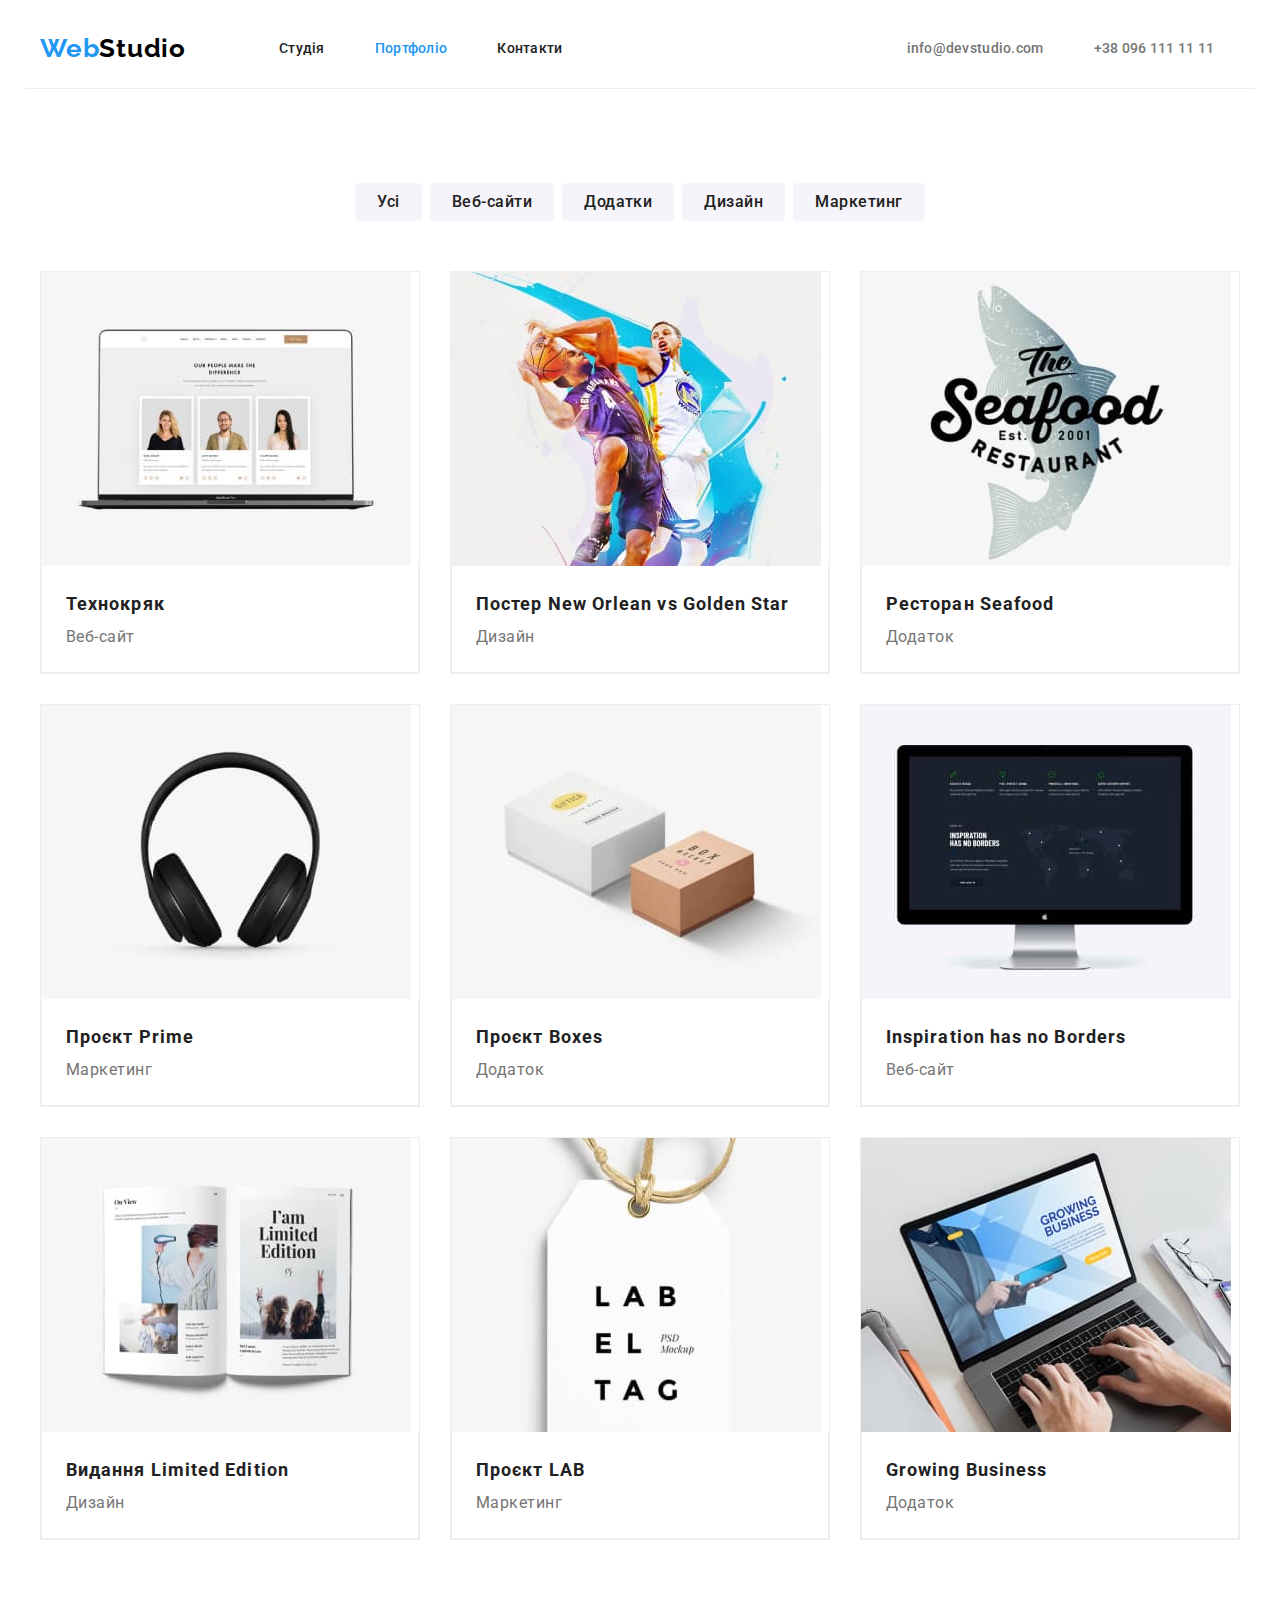
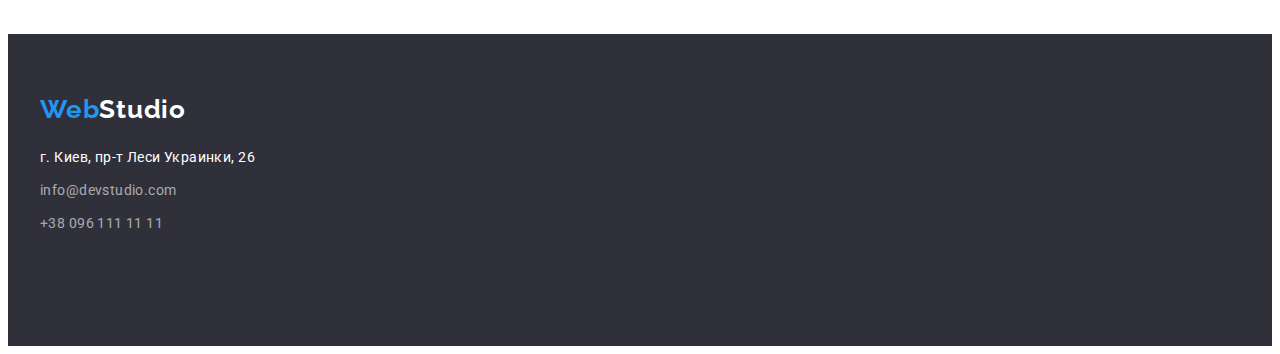
==== commit 97c8a08d: "homework3" ====
--- a/portfolio.html
+++ b/portfolio.html
@@ -59,11 +59,11 @@
         <div class="container portfolio-container">
           <h1 class="visually-hidden">Список</h1>
           <ul class="button-btn">
-            <li><button class="list-btn all" type="button">Усі</button></li>
-            <li><button class="list-btn all" type="button">Веб-сайти</button></li>
-            <li><button class="list-btn all" type="button">Додатки</button></li>
-            <li><button class="list-btn all" type="button">Дизайн</button></li>
-            <li><button class="list-btn all" type="button">Маркетинг</button></li>
+            <li class="filtr-btn"><button class="list-btn all" type="button">Усі</button></li>
+            <li class="filtr-btn"><button class="list-btn all" type="button">Веб-сайти</button></li>
+            <li class="filtr-btn"><button class="list-btn all" type="button">Додатки</button></li>
+            <li class="filtr-btn"><button class="list-btn all" type="button">Дизайн</button></li>
+            <li class="filtr-btn"><button class="list-btn all" type="button">Маркетинг</button></li>
           </ul>
           <ul class="portfolio-list">
             <li class="card-list">
--- a/css/styles.css
+++ b/css/styles.css
@@ -24,7 +24,7 @@
 .header-container {
   display: flex;
   align-items: center;
-  border-bottom:  1px solid #ECECEC;
+  border-bottom: 1px solid #ececec;
 }
 body {
   font-family: "Roboto", sans-serif;
@@ -136,8 +136,6 @@
 }
 .hero-container {
   display: flex;
-  /* align-items: center; */
-  /* justify-content: center; */
 }
 .content {
   width: 50%;
@@ -145,7 +143,6 @@
   margin-left: auto;
   margin-right: auto;
   padding-bottom: 200px;
-  /* align-items: center; */
   justify-content: center;
 }
 .content-wrap {
@@ -153,8 +150,8 @@
   margin: 0 auto;
 }
 .hero-name {
-  margin-top: 200px;
-  margin-bottom: 30px;
+  padding-top: 200px;
+  padding-bottom: 30px;
   text-transform: uppercase;
   font-weight: 900;
   font-size: 44px;
@@ -163,6 +160,7 @@
   text-align: center;
 }
 .main-btn {
+  display: inline-block;
   padding: 10px 32px;
   cursor: pointer;
   font-family: inherit;
@@ -174,6 +172,7 @@
   background: var(--brand-color);
   border-color: transparent;
   border-radius: 4px;
+  border: 0px;
   box-shadow: 0px 4px 4px rgba(0, 0, 0, 0.15);
   display: block;
   margin: 0 auto;
@@ -203,7 +202,6 @@
 .main-list {
   display: block;
   align-items: center;
-  /* margin: 0 auto; */
   padding-top: 94px;
 }
 .main-list:not(:last-child) {
@@ -228,14 +226,12 @@
 
 /*ABOUT*/
 
-
 .about-title {
   font-weight: 700;
   font-size: 36px;
   line-height: calc(42 / 36);
   letter-spacing: 0.03em;
   color: var(--text-color);
-  /* padding-top: 118px; */
   padding-bottom: 50px;
   text-align: center;
 }
@@ -244,11 +240,11 @@
   display: flex;
   align-items: center;
   margin: 0 auto;
+  padding-bottom: 94px;
 }
 .about-list {
   width: 370px;
   margin-right: 30px;
-  margin-bottom: 94px;
 }
 .about-list:nth-child(3n) {
   margin-right: 0;
@@ -322,10 +318,10 @@
   color: var(--general-color);
 }
 .footer-list {
-  margin-top: 20px;
+  padding-top: 20px;
 }
 .footer-item:not(:last-child) {
-  margin-bottom: 9px;
+  padding-bottom: 9px;
 }
 .footer-address {
   font-style: normal;
@@ -357,11 +353,12 @@
   padding-top: 94px;
   padding-bottom: 50px;
 }
-/* .list-btn:not(:last-child) {
- 
-} */
+
 .list-btn {
-  margin-right: 8px;
+  display: inline-block;
+  padding: 6px 22px;
+  border-radius: 4px;
+  border: 0px;
   cursor: pointer;
   font-family: inherit;
   font-weight: 500;
@@ -369,8 +366,11 @@
   line-height: calc(26 / 16);
   letter-spacing: 0.03em;
   color: var(--text-color);
-}
-
+  background: #f5f4fa;
+}
+.filtr-btn:not(:last-child) {
+  margin-right: 8px;
+}
 .all:hover,
 .all:focus {
   color: #ffffff;
@@ -385,9 +385,9 @@
 }
 .portfolio-block {
   padding: 20px 24px;
- border-right: 1px solid #EEEEEE;
- border-bottom: 1px solid #EEEEEE;
- border-left: 1px solid #EEEEEE;
+  border-right: 1px solid #eeeeee;
+  border-bottom: 1px solid #eeeeee;
+  border-left: 1px solid #eeeeee;
 }
 .card-title {
   font-weight: 700;
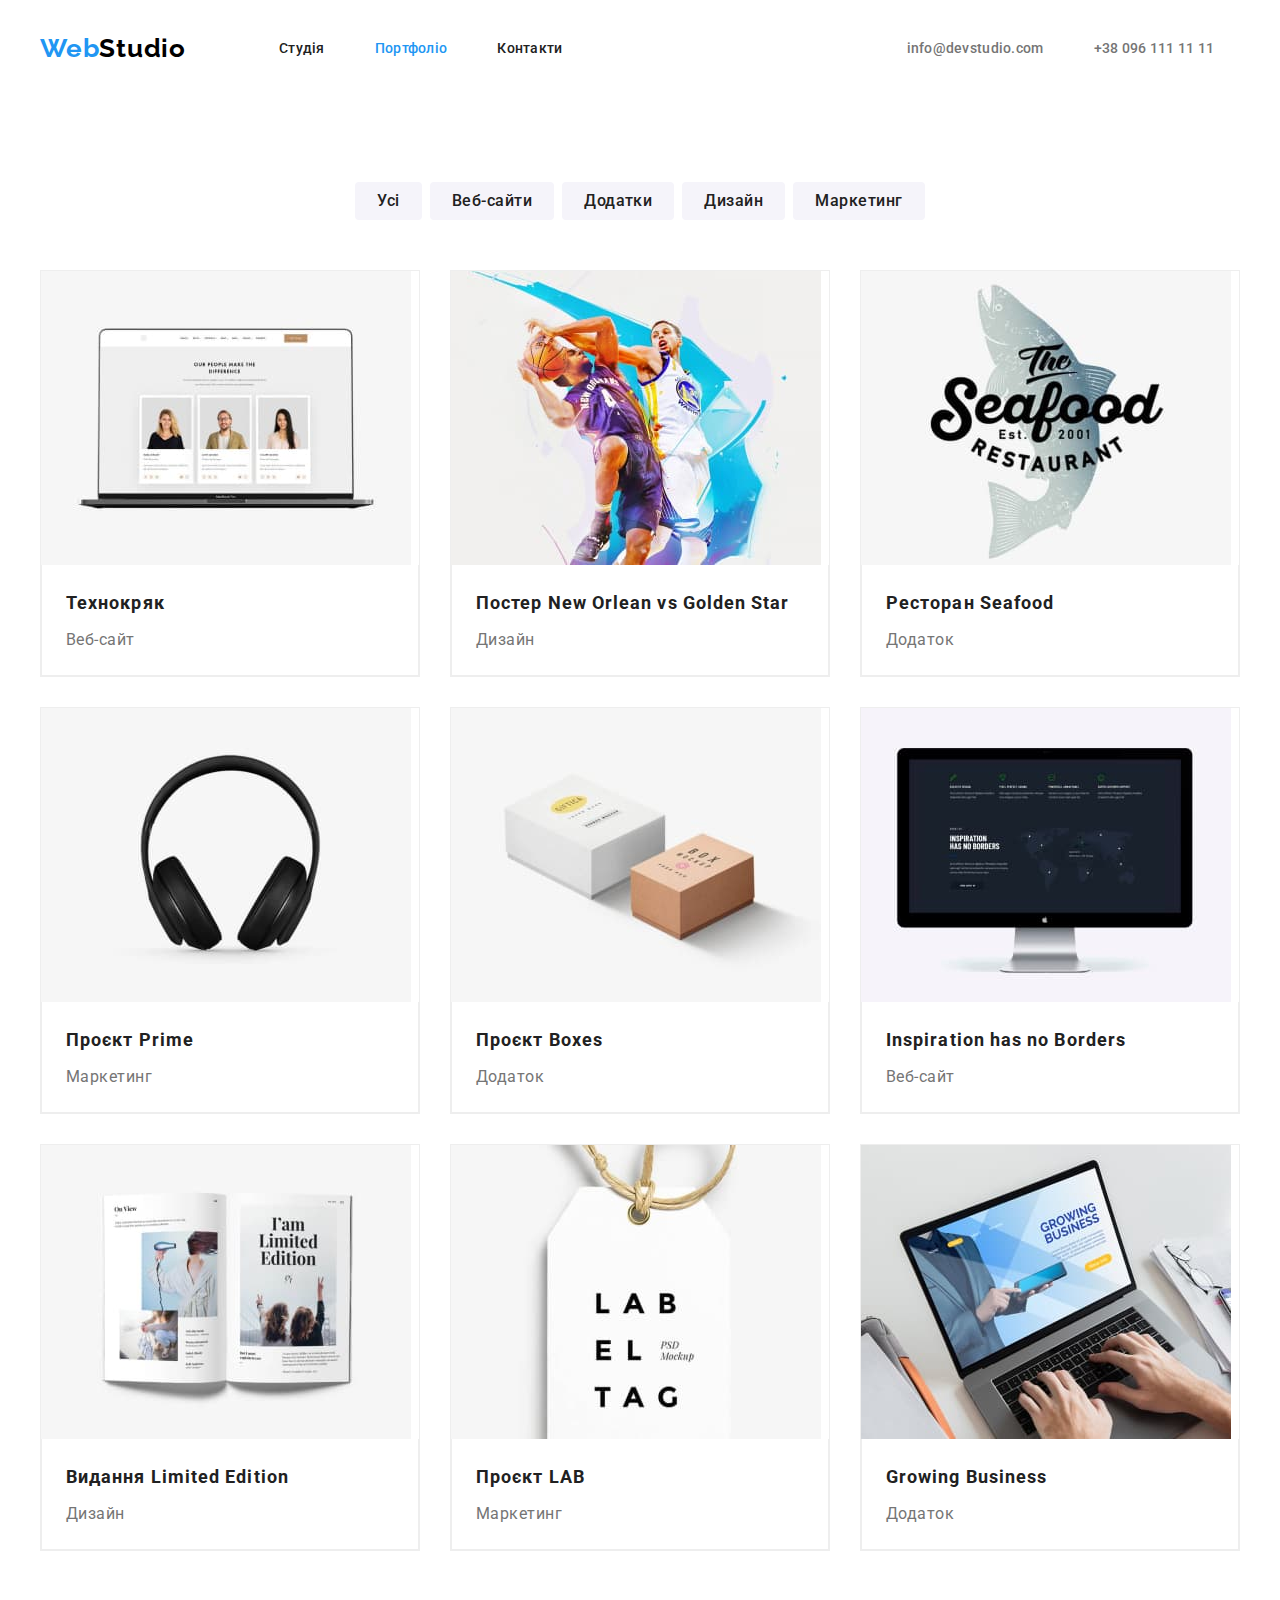
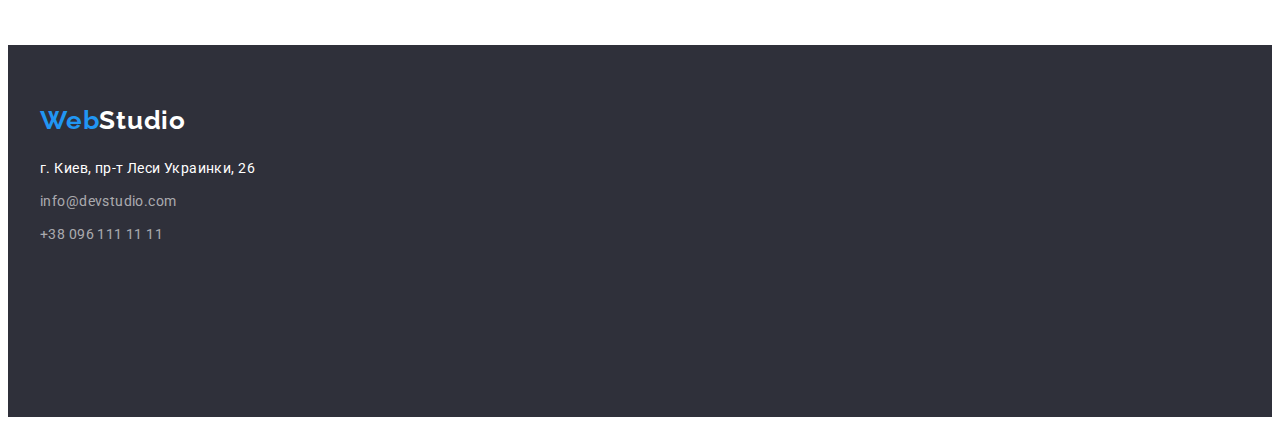
==== commit acdd8db8: "finalized HW3" ====
--- a/portfolio.html
+++ b/portfolio.html
@@ -55,7 +55,7 @@
       </div>
     </header>
     <main>
-      <section>
+      <section class="portfolio">
         <div class="container portfolio-container">
           <h1 class="visually-hidden">Список</h1>
           <ul class="button-btn">
--- a/css/styles.css
+++ b/css/styles.css
@@ -24,7 +24,6 @@
 .header-container {
   display: flex;
   align-items: center;
-  border-bottom: 1px solid #ececec;
 }
 body {
   font-family: "Roboto", sans-serif;
@@ -44,6 +43,7 @@
 /*HEADER*/
 .header {
   background-color: #ffffff;
+  border-bottom: 1px solid #ececec;
 }
 .header-nav {
   display: flex;
@@ -130,34 +130,21 @@
 /*HERO*/
 
 .hero {
+  padding-top: 200px;
+  padding-bottom: 200px;
   margin-left: auto;
   margin-right: auto;
   background: #2f303a;
 }
-.hero-container {
-  display: flex;
-}
-.content {
-  width: 50%;
-  display: flex;
-  margin-left: auto;
-  margin-right: auto;
-  padding-bottom: 200px;
-  justify-content: center;
-}
-.content-wrap {
-  width: 696px;
-  margin: 0 auto;
-}
 .hero-name {
-  padding-top: 200px;
-  padding-bottom: 30px;
   text-transform: uppercase;
   font-weight: 900;
   font-size: 44px;
   line-height: calc(60 / 44);
   color: var(--general-color);
   text-align: center;
+  max-width: 696px;
+  margin: 0 auto 30px;
 }
 .main-btn {
   display: inline-block;
@@ -194,15 +181,16 @@
   clip-path: inset(100%);
   clip: rect(0 0 0 0);
 }
+.list {
+  padding-top: 94px;
+  padding-bottom: 94px;
+}
 .main-list-container {
   display: flex;
-  padding-bottom: 94px;
-}
-
+}
 .main-list {
   display: block;
   align-items: center;
-  padding-top: 94px;
 }
 .main-list:not(:last-child) {
   margin-right: 30px;
@@ -214,6 +202,7 @@
   letter-spacing: 0.03em;
   text-transform: uppercase;
   color: var(--text-color);
+  margin-bottom: 10px;
 }
 .main-list-item {
   width: 270px;
@@ -221,18 +210,20 @@
   line-height: calc(24 / 14);
   letter-spacing: 0.03em;
   color: #757575;
-  padding-top: 10px;
 }
 
 /*ABOUT*/
 
+.about {
+  padding-bottom: 94px;
+}
 .about-title {
   font-weight: 700;
   font-size: 36px;
   line-height: calc(42 / 36);
   letter-spacing: 0.03em;
   color: var(--text-color);
-  padding-bottom: 50px;
+  margin-bottom: 50px;
   text-align: center;
 }
 
@@ -240,7 +231,6 @@
   display: flex;
   align-items: center;
   margin: 0 auto;
-  padding-bottom: 94px;
 }
 .about-list {
   width: 370px;
@@ -253,14 +243,14 @@
 
 .comand-container {
   display: block;
-  padding-bottom: 94px;
 }
 .comand {
   background: #f5f4fa;
+  padding-top: 94px;
+  padding-bottom: 94px;
 }
 .about-title-comand {
-  padding-top: 94px;
-  padding-bottom: 50px;
+  margin-bottom: 50px;
   font-weight: 700;
   font-size: 36px;
   line-height: calc(42 / 36);
@@ -276,7 +266,7 @@
 }
 .comand-title {
   text-align: center;
-  padding-bottom: 10px;
+  margin-bottom: 10px;
   font-weight: 500;
   font-size: 16px;
   line-height: calc(19 / 16);
@@ -302,12 +292,11 @@
   margin-right: 0;
 }
 /*FOOTER*/
-.footer-nav {
-  height: 252px;
-  padding-top: 60px;
-}
+
 .page-footer {
   background: #2f303a;
+  padding: 60px 0;
+  height: 252px;
 }
 .last-part-footer {
   font-family: "Raleway";
@@ -317,11 +306,11 @@
   letter-spacing: 0.03em;
   color: var(--general-color);
 }
-.footer-list {
-  padding-top: 20px;
+address {
+  margin-top: 20px;
 }
 .footer-item:not(:last-child) {
-  padding-bottom: 9px;
+  margin-bottom: 9px;
 }
 .footer-address {
   font-style: normal;
@@ -346,12 +335,15 @@
 }
 /*PORTFOLIO*/
 
+.portfolio {
+  padding-top: 94px;
+  padding-bottom: 94px;
+}
 .button-btn {
   display: flex;
   align-items: center;
   justify-content: center;
-  padding-top: 94px;
-  padding-bottom: 50px;
+  margin-bottom: 50px;
 }
 
 .list-btn {
@@ -381,7 +373,6 @@
   display: flex;
   flex-wrap: wrap;
   gap: 30px;
-  padding-bottom: 94px;
 }
 .portfolio-block {
   padding: 20px 24px;
@@ -390,6 +381,7 @@
   border-left: 1px solid #eeeeee;
 }
 .card-title {
+  margin-bottom: 4px;
   font-weight: 700;
   font-size: 18px;
   line-height: calc(36 / 18);
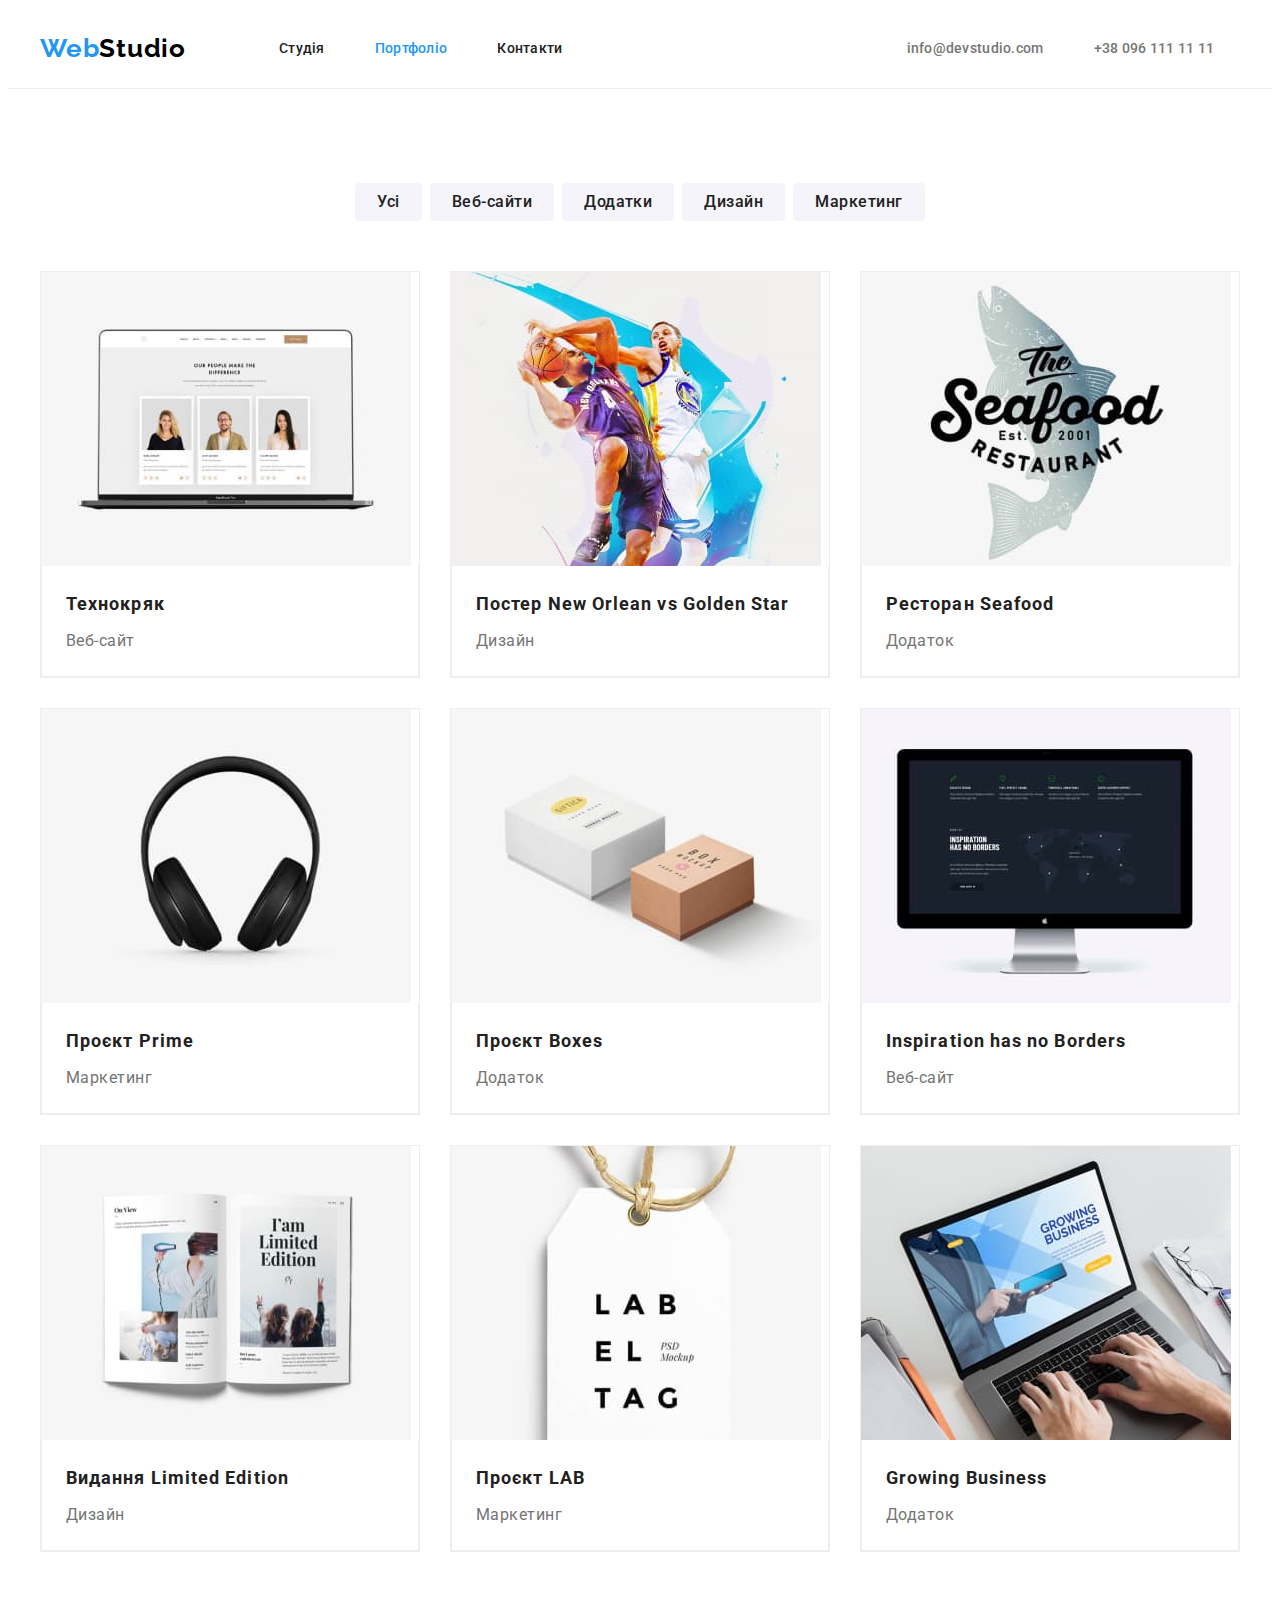
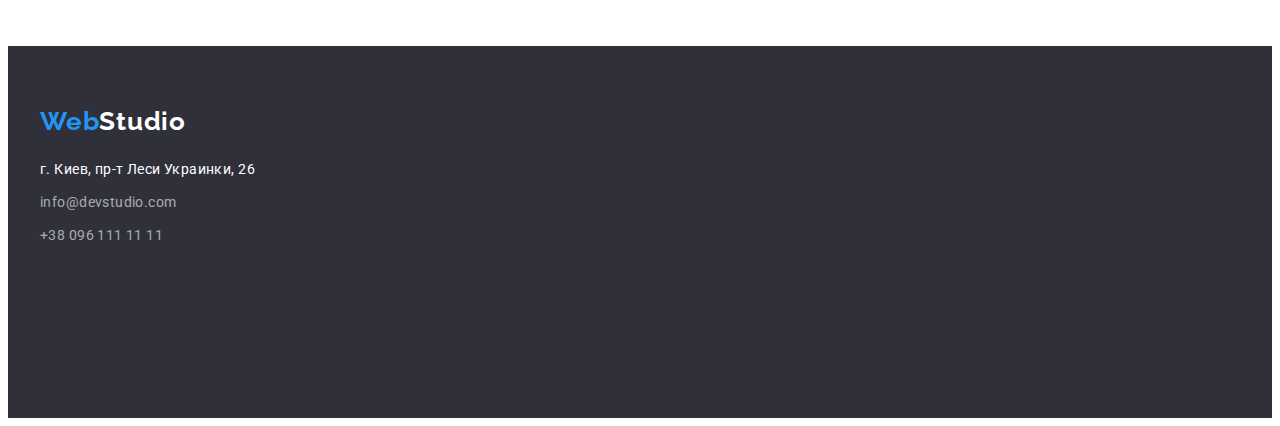
==== commit e2ae88f3: "homeWork03" ====
--- a/portfolio.html
+++ b/portfolio.html
@@ -21,7 +21,7 @@
     <link rel="stylesheet" href="./css/styles.css" />
   </head>
   <body>
-    <header>
+    <header class="header">
       <div class="container header-container">
         <nav class="header-nav">
           <a href="./index.html" class="logo"
@@ -198,7 +198,7 @@
     </main>
     <footer class="page-footer">
       <div class="container footer-nav">
-        <a href="./index.html" class="logo"
+        <a href="./index.html" class="logo-footer"
         ><span class="first-part">Web</span
         ><span class="last-part-footer">Studio</span></a
       >
--- a/css/styles.css
+++ b/css/styles.css
@@ -181,7 +181,7 @@
   clip-path: inset(100%);
   clip: rect(0 0 0 0);
 }
-.list {
+.list-our {
   padding-top: 94px;
   padding-bottom: 94px;
 }
@@ -293,6 +293,16 @@
 }
 /*FOOTER*/
 
+.logo-footer {
+  display: block;
+  text-decoration: none;
+  font-family: "Raleway";
+  font-style: normal;
+  font-weight: 700;
+  font-size: 26px;
+  line-height: calc(31 / 26);
+  letter-spacing: 0.03em;
+}
 .page-footer {
   background: #2f303a;
   padding: 60px 0;
